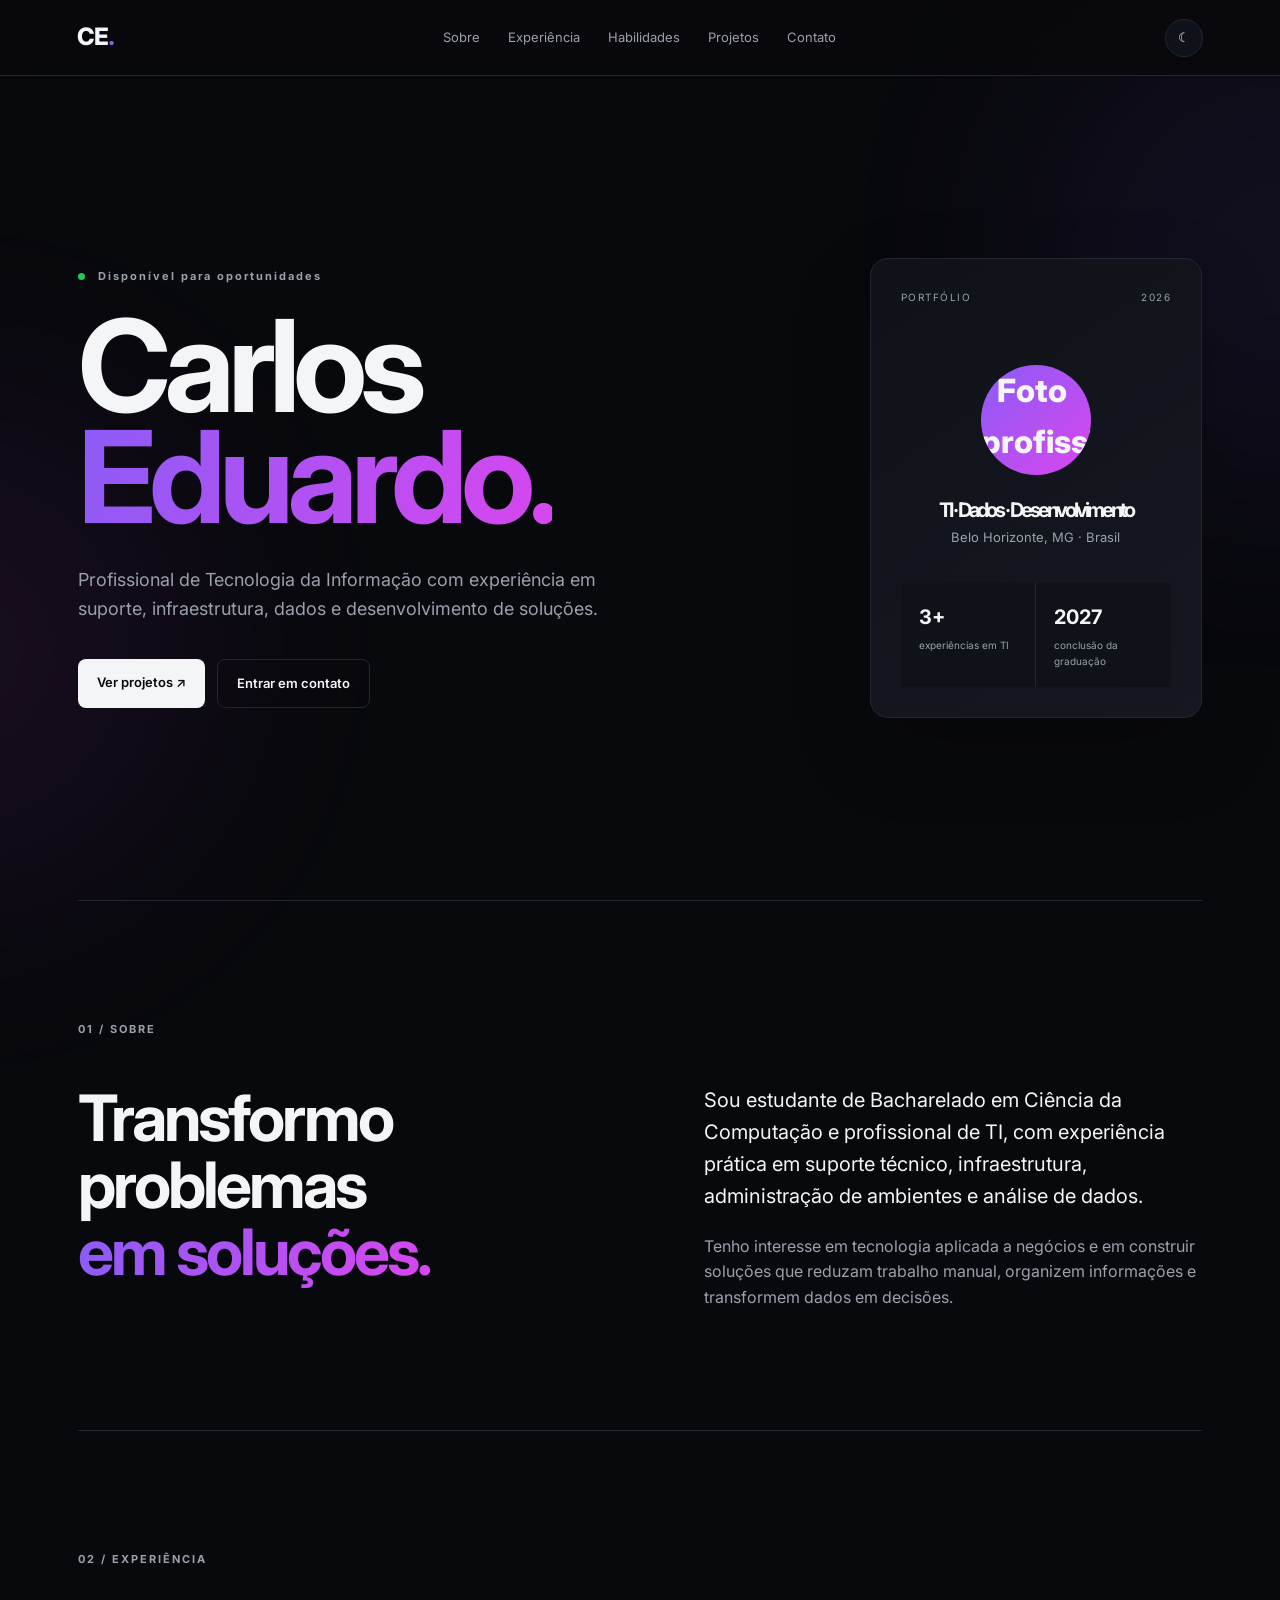
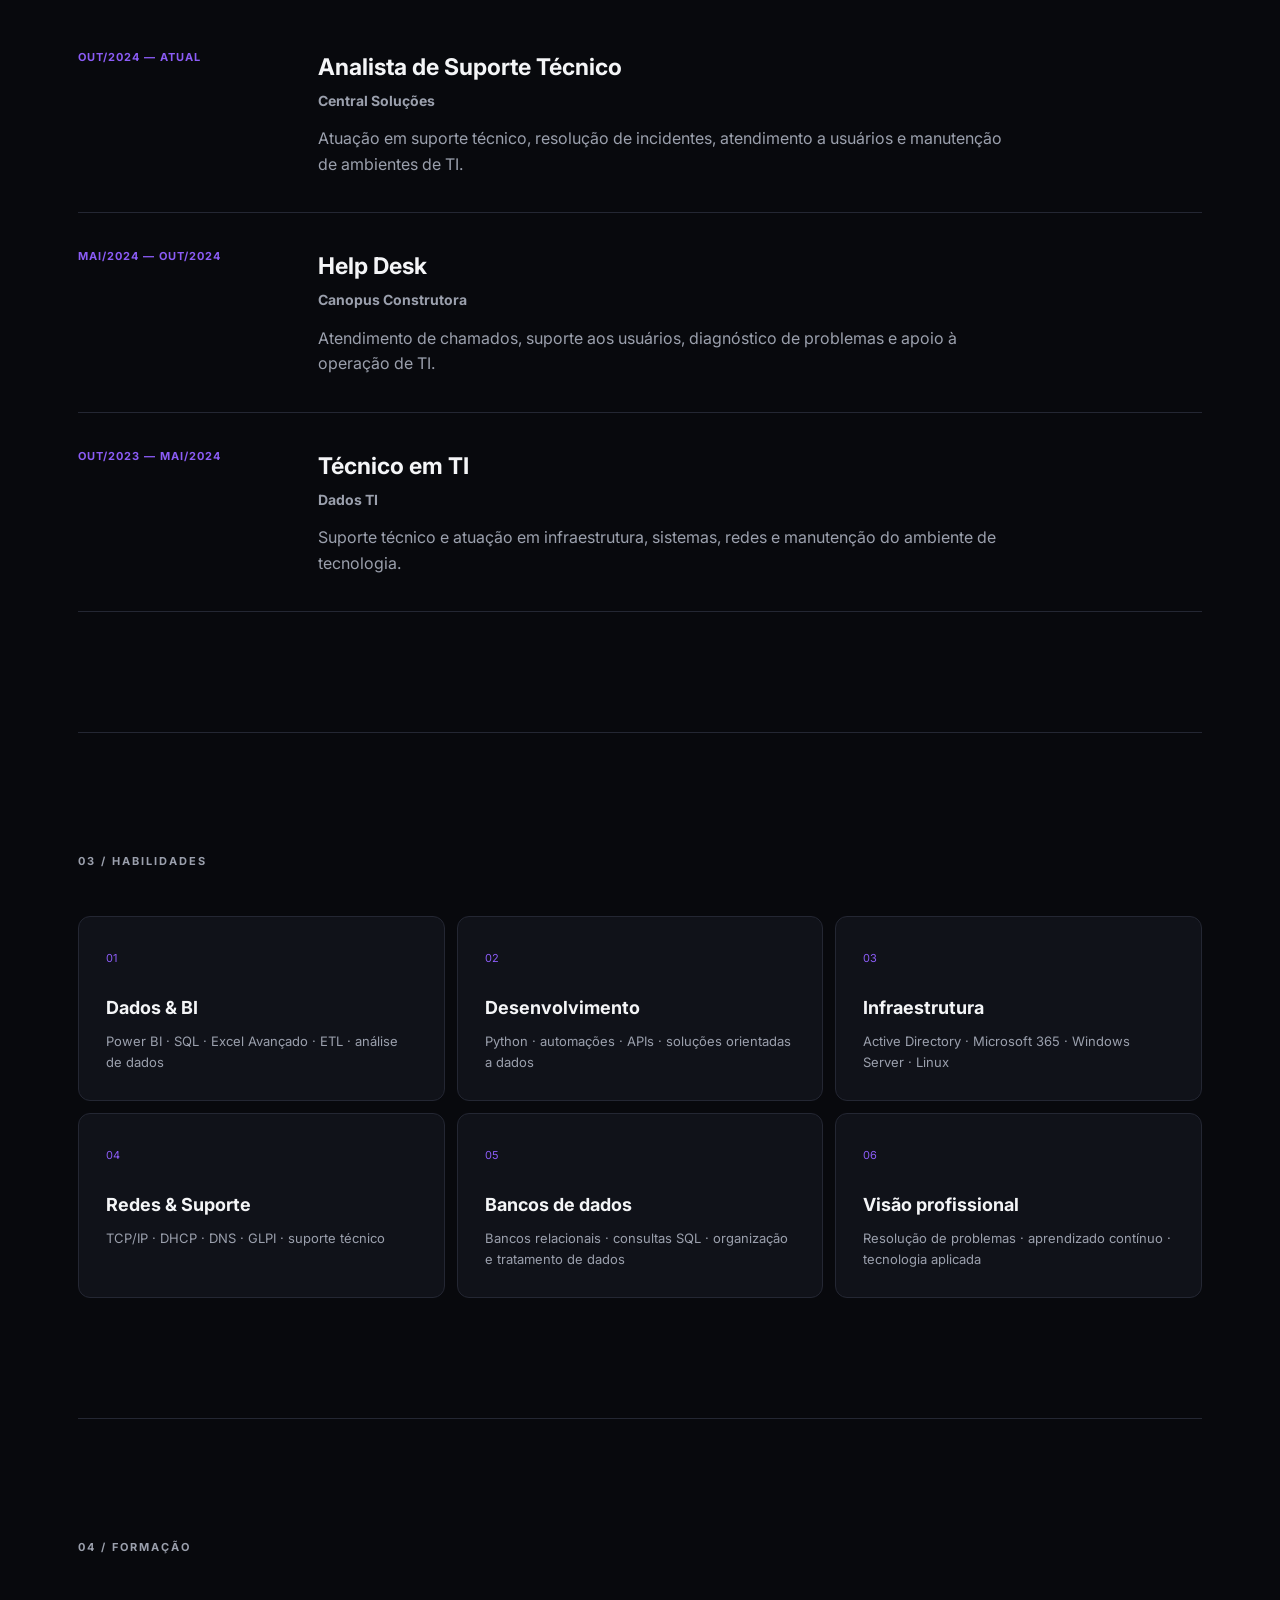
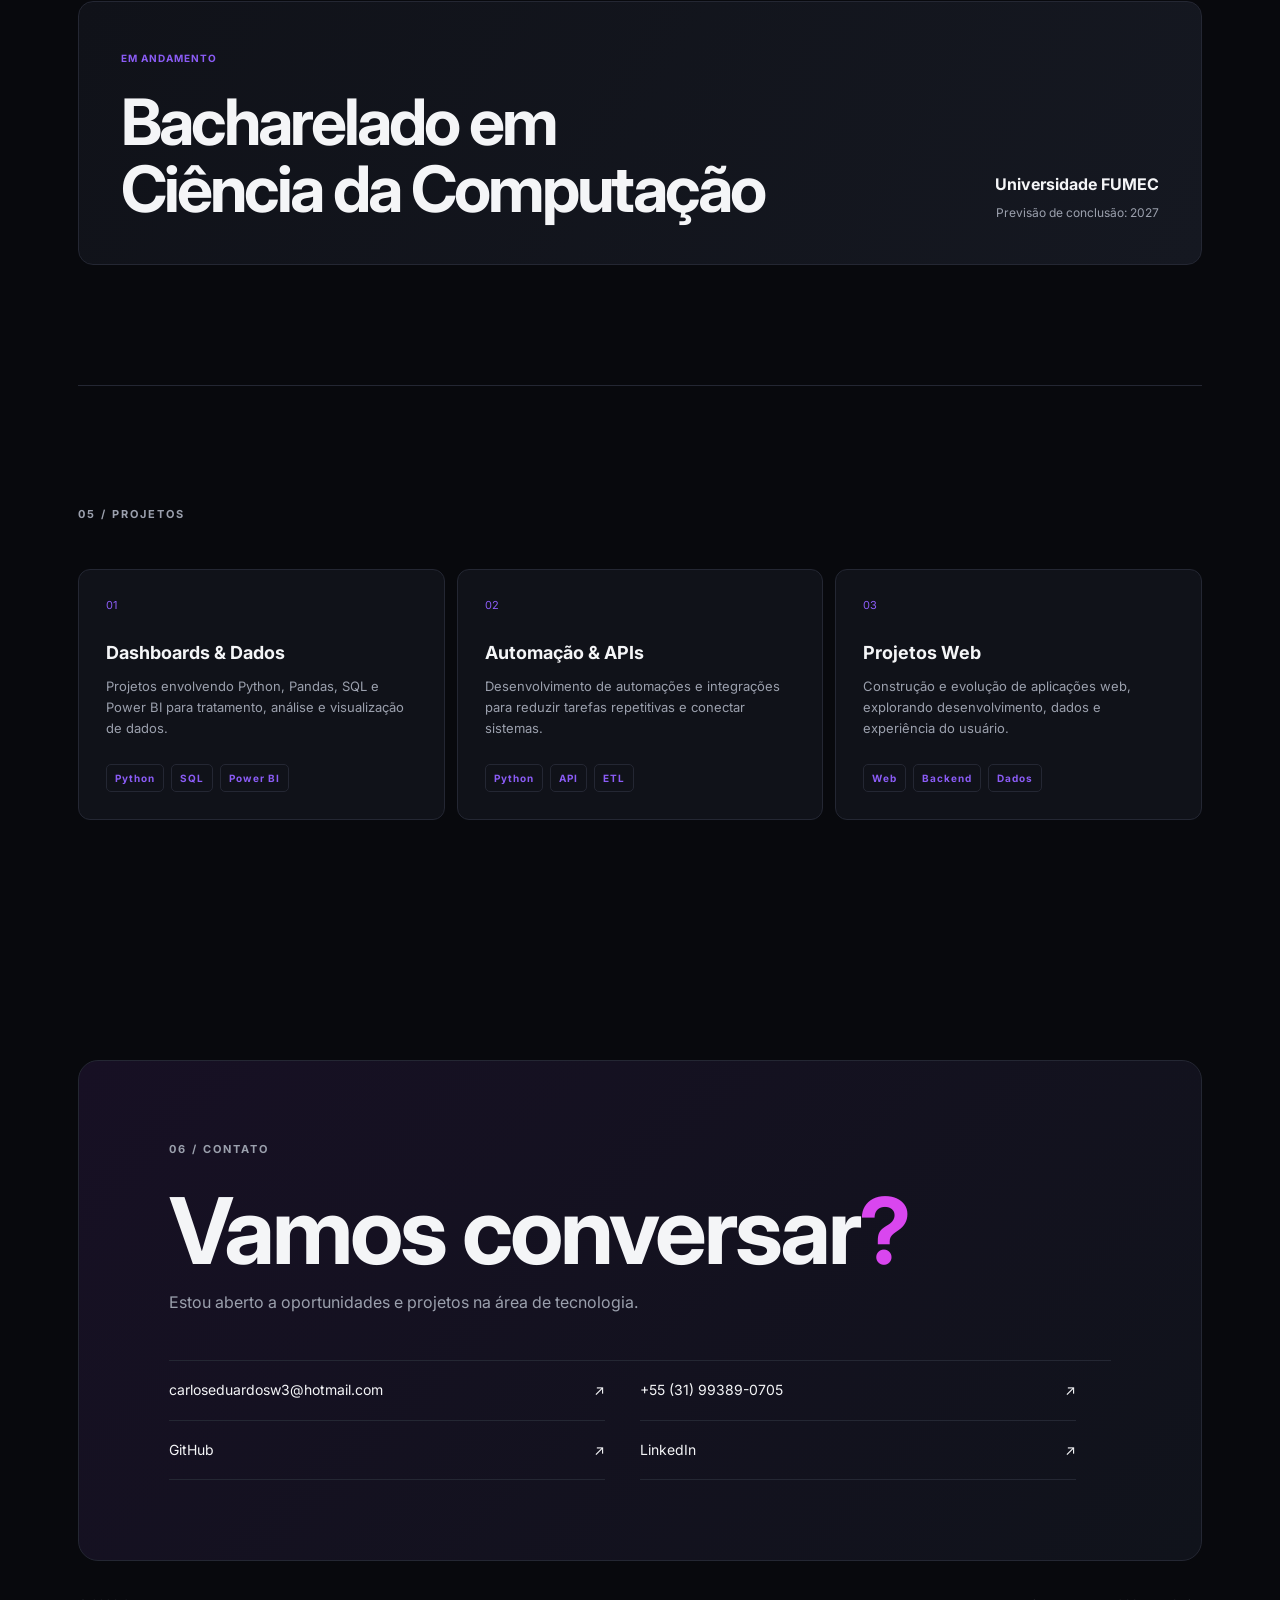
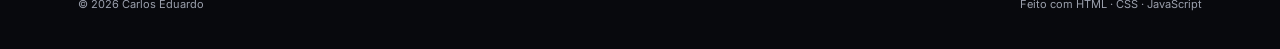
==== index.html @ 55f9198b "Add files via upload" ====
<!DOCTYPE html>
<html lang="pt-BR">
<head>
  <meta charset="UTF-8">
  <meta name="viewport" content="width=device-width, initial-scale=1.0">
  <meta name="description" content="Portfólio profissional de Carlos Eduardo — Tecnologia da Informação, suporte, dados e desenvolvimento.">
  <title>Carlos Eduardo | Portfólio</title>
  <link rel="preconnect" href="https://fonts.googleapis.com">
  <link rel="preconnect" href="https://fonts.gstatic.com" crossorigin>
  <link href="https://fonts.googleapis.com/css2?family=Inter:wght@400;500;600;700;800&display=swap" rel="stylesheet">
  <link rel="stylesheet" href="style.css">
</head>
<body>
  <div class="bg-glow glow-1"></div>
  <div class="bg-glow glow-2"></div>

  <header class="topbar">
    <a class="brand" href="#inicio">CE<span>.</span></a>
    <nav>
      <a href="#sobre">Sobre</a>
      <a href="#experiencia">Experiência</a>
      <a href="#habilidades">Habilidades</a>
      <a href="#projetos">Projetos</a>
      <a href="#contato">Contato</a>
    </nav>
    <button class="theme-btn" id="themeToggle" aria-label="Alternar tema">☾</button>
  </header>

  <main>
    <section class="hero" id="inicio">
      <div class="hero-copy reveal">
        <div class="eyebrow"><span></span> Disponível para oportunidades</div>
        <h1>Carlos<br><em>Eduardo.</em></h1>
        <p class="hero-text">
          Profissional de Tecnologia da Informação com experiência em suporte,
          infraestrutura, dados e desenvolvimento de soluções.
        </p>
        <div class="hero-actions">
          <a class="btn primary" href="#projetos">Ver projetos <span>↗</span></a>
          <a class="btn secondary" href="#contato">Entrar em contato</a>
        </div>
      </div>

      <div class="hero-card reveal">
        <div class="card-top">
          <span>PORTFÓLIO</span>
          <span>2026</span>
        </div>
        <div class="avatar">
          <img src="assets/perfil.png" alt="Foto profissional de Carlos Eduardo">
        </div>
        <h2>TI · Dados · Desenvolvimento</h2>
        <p>Belo Horizonte, MG · Brasil</p>
        <div class="mini-stats">
          <div><strong>3+</strong><small>experiências em TI</small></div>
          <div><strong>2027</strong><small>conclusão da graduação</small></div>
        </div>
      </div>
    </section>

    <section class="section" id="sobre">
      <div class="section-label">01 / SOBRE</div>
      <div class="section-content two-col">
        <div>
          <h2>Transformo problemas<br><em>em soluções.</em></h2>
        </div>
        <div>
          <p class="lead">
            Sou estudante de Bacharelado em Ciência da Computação e profissional
            de TI, com experiência prática em suporte técnico, infraestrutura,
            administração de ambientes e análise de dados.
          </p>
          <p>
            Tenho interesse em tecnologia aplicada a negócios e em construir
            soluções que reduzam trabalho manual, organizem informações e
            transformem dados em decisões.
          </p>
        </div>
      </div>
    </section>

    <section class="section" id="experiencia">
      <div class="section-label">02 / EXPERIÊNCIA</div>
      <div class="timeline">
        <article class="timeline-item reveal">
          <div class="date">OUT/2024 — ATUAL</div>
          <div>
            <h3>Analista de Suporte Técnico</h3>
            <h4>Central Soluções</h4>
            <p>Atuação em suporte técnico, resolução de incidentes, atendimento a usuários e manutenção de ambientes de TI.</p>
          </div>
        </article>

        <article class="timeline-item reveal">
          <div class="date">MAI/2024 — OUT/2024</div>
          <div>
            <h3>Help Desk</h3>
            <h4>Canopus Construtora</h4>
            <p>Atendimento de chamados, suporte aos usuários, diagnóstico de problemas e apoio à operação de TI.</p>
          </div>
        </article>

        <article class="timeline-item reveal">
          <div class="date">OUT/2023 — MAI/2024</div>
          <div>
            <h3>Técnico em TI</h3>
            <h4>Dados TI</h4>
            <p>Suporte técnico e atuação em infraestrutura, sistemas, redes e manutenção do ambiente de tecnologia.</p>
          </div>
        </article>
      </div>
    </section>

    <section class="section" id="habilidades">
      <div class="section-label">03 / HABILIDADES</div>
      <div class="skills-grid">
        <div class="skill-card reveal"><span>01</span><h3>Dados & BI</h3><p>Power BI · SQL · Excel Avançado · ETL · análise de dados</p></div>
        <div class="skill-card reveal"><span>02</span><h3>Desenvolvimento</h3><p>Python · automações · APIs · soluções orientadas a dados</p></div>
        <div class="skill-card reveal"><span>03</span><h3>Infraestrutura</h3><p>Active Directory · Microsoft 365 · Windows Server · Linux</p></div>
        <div class="skill-card reveal"><span>04</span><h3>Redes & Suporte</h3><p>TCP/IP · DHCP · DNS · GLPI · suporte técnico</p></div>
        <div class="skill-card reveal"><span>05</span><h3>Bancos de dados</h3><p>Bancos relacionais · consultas SQL · organização e tratamento de dados</p></div>
        <div class="skill-card reveal"><span>06</span><h3>Visão profissional</h3><p>Resolução de problemas · aprendizado contínuo · tecnologia aplicada</p></div>
      </div>
    </section>

    <section class="section" id="formacao">
      <div class="section-label">04 / FORMAÇÃO</div>
      <div class="education-card reveal">
        <div>
          <span class="tag">EM ANDAMENTO</span>
          <h2>Bacharelado em<br>Ciência da Computação</h2>
        </div>
        <div class="education-meta">
          <strong>Universidade FUMEC</strong>
          <span>Previsão de conclusão: 2027</span>
        </div>
      </div>
    </section>

    <section class="section" id="projetos">
      <div class="section-label">05 / PROJETOS</div>
      <div class="projects-grid">
        <article class="project reveal">
          <div class="project-number">01</div>
          <h3>Dashboards & Dados</h3>
          <p>Projetos envolvendo Python, Pandas, SQL e Power BI para tratamento, análise e visualização de dados.</p>
          <div class="tags"><span>Python</span><span>SQL</span><span>Power BI</span></div>
        </article>
        <article class="project reveal">
          <div class="project-number">02</div>
          <h3>Automação & APIs</h3>
          <p>Desenvolvimento de automações e integrações para reduzir tarefas repetitivas e conectar sistemas.</p>
          <div class="tags"><span>Python</span><span>API</span><span>ETL</span></div>
        </article>
        <article class="project reveal">
          <div class="project-number">03</div>
          <h3>Projetos Web</h3>
          <p>Construção e evolução de aplicações web, explorando desenvolvimento, dados e experiência do usuário.</p>
          <div class="tags"><span>Web</span><span>Backend</span><span>Dados</span></div>
        </article>
      </div>
    </section>

    <section class="contact" id="contato">
      <div class="contact-inner reveal">
        <div class="section-label">06 / CONTATO</div>
        <h2>Vamos conversar<span>?</span></h2>
        <p>Estou aberto a oportunidades e projetos na área de tecnologia.</p>
        <div class="contact-links">
          <a href="mailto:carloseduardosw3@hotmail.com">carloseduardosw3@hotmail.com <span>↗</span></a>
          <a href="tel:+5531993890705">+55 (31) 99389-0705 <span>↗</span></a>
          <a href="https://github.com/BoltCadeirante" target="_blank" rel="noopener">GitHub <span>↗</span></a>
          <a href="https://www.linkedin.com/in/carloseduardobotto" target="_blank" rel="noopener">LinkedIn <span>↗</span></a>
        </div>
      </div>
    </section>
  </main>

  <footer>
    <span>© 2026 Carlos Eduardo</span>
    <span>Feito com HTML · CSS · JavaScript</span>
  </footer>

  <script src="script.js"></script>
</body>
</html>
---- style.css ----
*{box-sizing:border-box;margin:0;padding:0}
:root{--bg:#08090d;--surface:#101219;--surface2:#151821;--text:#f4f5f7;--muted:#9ba0ad;--line:#242733;--accent:#8b5cf6;--accent2:#d946ef}
body.light{--bg:#f5f6f8;--surface:#fff;--surface2:#eef0f4;--text:#111318;--muted:#5d6470;--line:#dfe2e8}
html{scroll-behavior:smooth}
body{font-family:Inter,system-ui,sans-serif;background:var(--bg);color:var(--text);line-height:1.6;overflow-x:hidden;transition:.3s}
a{color:inherit;text-decoration:none}
.topbar{height:76px;display:flex;align-items:center;justify-content:space-between;padding:0 6vw;border-bottom:1px solid var(--line);position:sticky;top:0;z-index:20;background:color-mix(in srgb,var(--bg) 88%,transparent);backdrop-filter:blur(14px)}
.brand{font-size:24px;font-weight:800;letter-spacing:-1px}.brand span{color:var(--accent)}
nav{display:flex;gap:28px}nav a{font-size:13px;color:var(--muted);transition:.2s}nav a:hover{color:var(--text)}
.theme-btn{border:1px solid var(--line);background:var(--surface);color:var(--text);border-radius:50%;width:38px;height:38px;cursor:pointer}
main{max-width:1180px;margin:auto;padding:0 28px}
.hero{min-height:calc(100vh - 76px);display:grid;grid-template-columns:1.35fr .65fr;align-items:center;gap:8vw;padding:80px 0}
.eyebrow,.section-label{font-size:11px;font-weight:700;letter-spacing:2px;color:var(--muted)}.eyebrow span{display:inline-block;width:7px;height:7px;background:#22c55e;border-radius:50%;margin-right:8px}
h1{font-size:clamp(64px,10vw,132px);line-height:.87;letter-spacing:-7px;margin:24px 0 34px}h1 em,h2 em{font-style:normal;background:linear-gradient(110deg,var(--accent),var(--accent2));-webkit-background-clip:text;color:transparent}
.hero-text{max-width:580px;font-size:18px;color:var(--muted)}
.hero-actions{display:flex;gap:12px;margin-top:35px}.btn{padding:13px 19px;border-radius:8px;font-size:13px;font-weight:600}.primary{background:var(--text);color:var(--bg)}.secondary{border:1px solid var(--line)}
.hero-card{background:linear-gradient(145deg,var(--surface),var(--surface2));border:1px solid var(--line);padding:30px;border-radius:18px;box-shadow:0 30px 80px #0003}
.card-top{display:flex;justify-content:space-between;font-size:10px;color:var(--muted);letter-spacing:1.5px}.avatar{width:110px;height:110px;border-radius:50%;display:grid;place-items:center;margin:60px auto 25px;background:linear-gradient(135deg,var(--accent),var(--accent2));font-size:32px;font-weight:800}.hero-card h2{font-size:20px;text-align:center}.hero-card>p{text-align:center;color:var(--muted);font-size:13px;margin-top:6px}.mini-stats{display:grid;grid-template-columns:1fr 1fr;gap:1px;background:var(--line);margin-top:35px}.mini-stats div{background:var(--surface);padding:18px}.mini-stats strong,.mini-stats small{display:block}.mini-stats strong{font-size:20px}.mini-stats small{color:var(--muted);font-size:10px;margin-top:4px}
.section{padding:120px 0;border-top:1px solid var(--line)}.section-content{margin-top:45px}.two-col{display:grid;grid-template-columns:1fr 1fr;gap:10vw}h2{font-size:clamp(36px,5vw,64px);line-height:1.05;letter-spacing:-3px}.lead{font-size:20px;color:var(--text);margin-bottom:22px}.two-col p:not(.lead){color:var(--muted);max-width:560px}
.timeline{margin-top:45px}.timeline-item{display:grid;grid-template-columns:190px 1fr;gap:50px;padding:35px 0;border-bottom:1px solid var(--line)}.date{font-size:11px;color:var(--accent);font-weight:700;letter-spacing:1px}.timeline-item h3{font-size:23px}.timeline-item h4{color:var(--muted);font-size:14px;margin:4px 0 14px}.timeline-item p{color:var(--muted);max-width:700px}
.skills-grid,.projects-grid{display:grid;grid-template-columns:repeat(3,1fr);gap:12px;margin-top:45px}.skill-card,.project{border:1px solid var(--line);background:var(--surface);padding:27px;border-radius:12px;min-height:180px;transition:.25s}.skill-card:hover,.project:hover{transform:translateY(-4px);border-color:var(--accent)}.skill-card span,.project-number{font-size:11px;color:var(--accent)}.skill-card h3,.project h3{margin:25px 0 8px;font-size:18px}.skill-card p,.project p{color:var(--muted);font-size:13px}
.education-card{margin-top:45px;padding:42px;display:flex;justify-content:space-between;gap:30px;background:linear-gradient(120deg,var(--surface),var(--surface2));border:1px solid var(--line);border-radius:15px}.education-card h2{margin-top:18px}.tag,.tags span{font-size:10px;letter-spacing:1px;color:var(--accent);font-weight:700}.education-meta{display:flex;flex-direction:column;justify-content:flex-end;text-align:right}.education-meta span{color:var(--muted);font-size:12px;margin-top:5px}
.tags{display:flex;gap:7px;margin-top:25px}.tags span{padding:5px 8px;border:1px solid var(--line);border-radius:5px}
.contact{margin:120px 0 0;background:linear-gradient(135deg,#171024,#10131b);border:1px solid var(--line);border-radius:20px;padding:80px 7vw}.contact h2{font-size:clamp(48px,8vw,92px);margin:25px 0 10px}.contact h2 span{color:var(--accent2)}.contact p{color:var(--muted)}.contact-links{display:grid;grid-template-columns:1fr 1fr;margin-top:45px;border-top:1px solid var(--line)}.contact-links a{padding:18px 0;border-bottom:1px solid var(--line);font-size:14px;display:flex;justify-content:space-between;margin-right:35px}.contact-links a:hover{color:var(--accent2)}
footer{max-width:1180px;margin:0 auto;padding:35px 28px;display:flex;justify-content:space-between;color:var(--muted);font-size:11px}
.bg-glow{position:fixed;width:500px;height:500px;border-radius:50%;filter:blur(120px);opacity:.08;pointer-events:none;z-index:-1}.glow-1{background:var(--accent);top:0;right:-250px}.glow-2{background:var(--accent2);bottom:0;left:-300px}
.reveal{opacity:0;transform:translateY(20px);transition:opacity .7s ease,transform .7s ease}.reveal.visible{opacity:1;transform:none}
@media(max-width:800px){nav{display:none}.topbar{padding:0 22px}main{padding:0 20px}.hero{grid-template-columns:1fr;padding:70px 0}.hero-card{max-width:500px}.two-col{grid-template-columns:1fr;gap:35px}.skills-grid,.projects-grid{grid-template-columns:1fr 1fr}.timeline-item{grid-template-columns:1fr;gap:8px}.education-card{flex-direction:column}.education-meta{text-align:left;margin-top:20px}.contact-links{grid-template-columns:1fr}.contact-links a{margin-right:0}footer{padding:30px 20px;gap:20px;flex-direction:column}}
@media(max-width:500px){h1{letter-spacing:-4px}.skills-grid,.projects-grid{grid-template-columns:1fr}.hero-card{padding:22px}.section{padding:85px 0}}


.avatar{overflow:hidden}
.avatar img{
  width:100%;
  height:100%;
  display:block;
  object-fit:cover;
  object-position:center top;
}
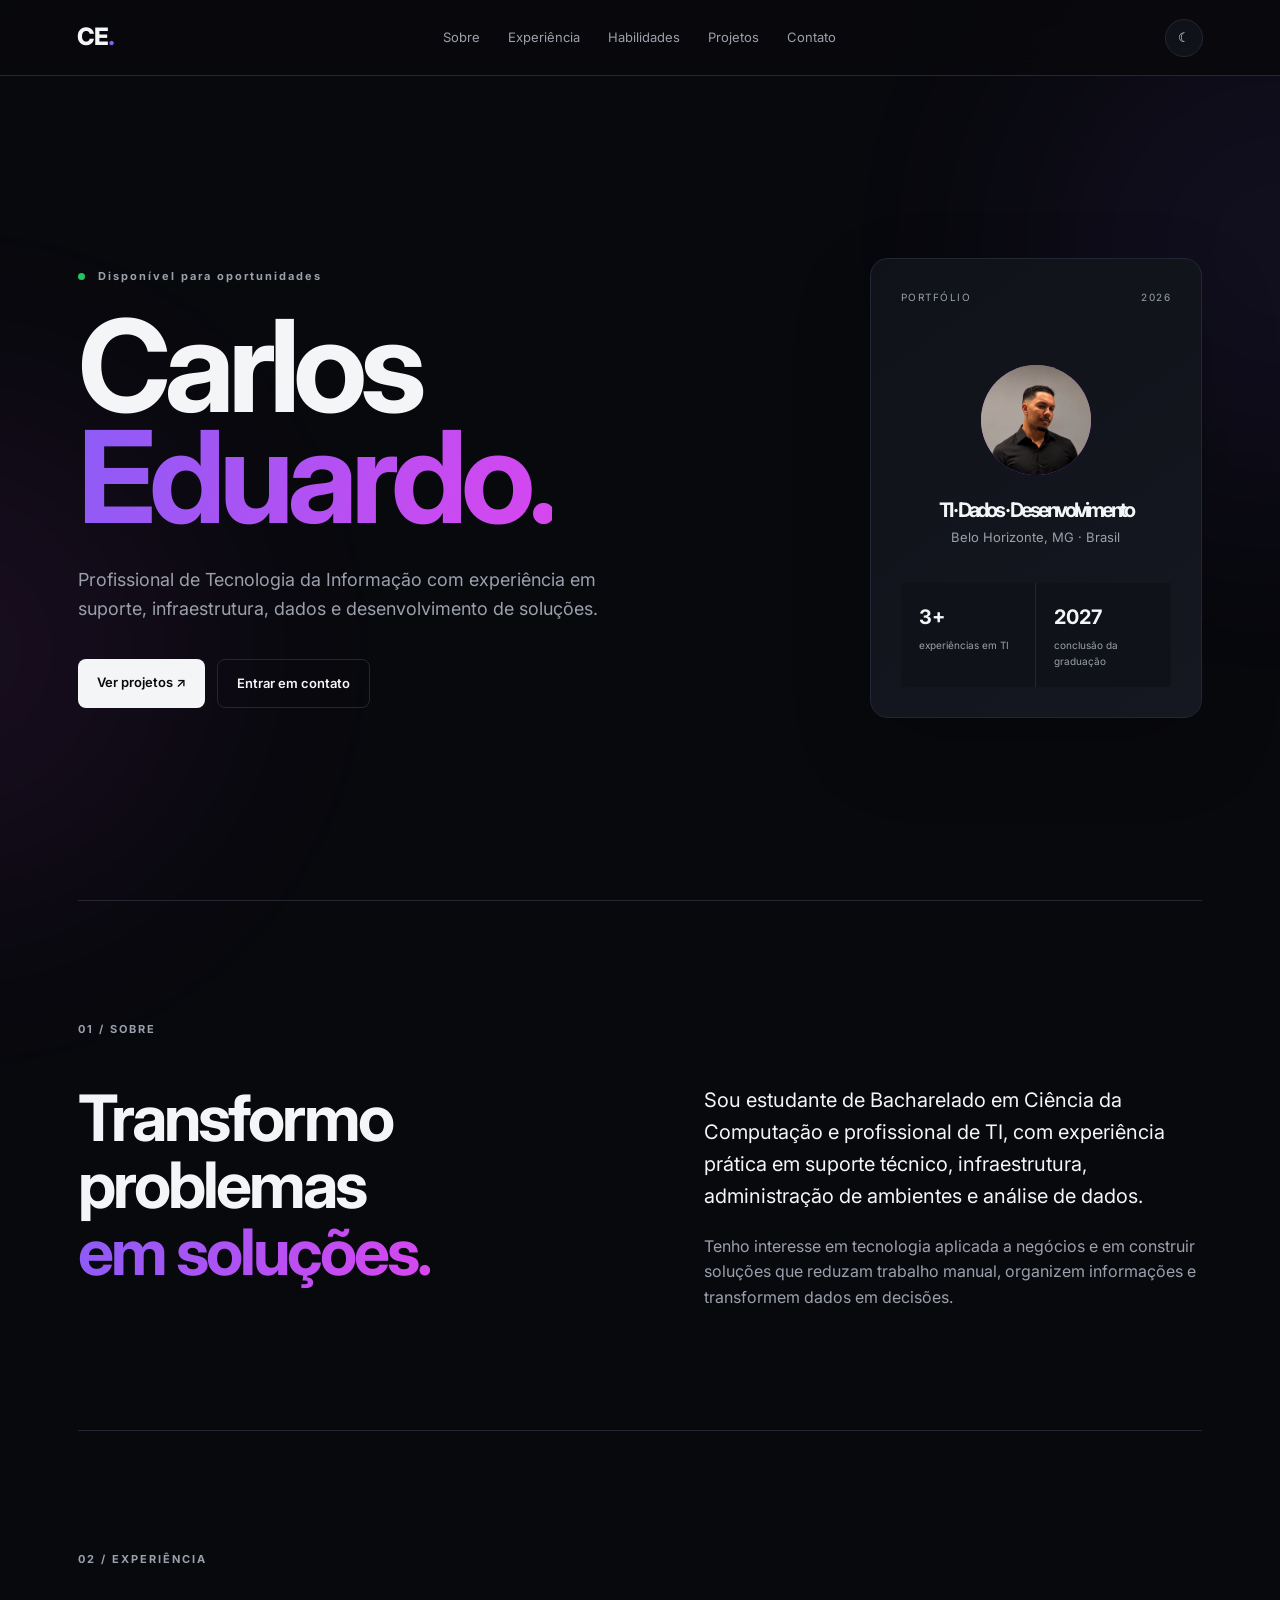
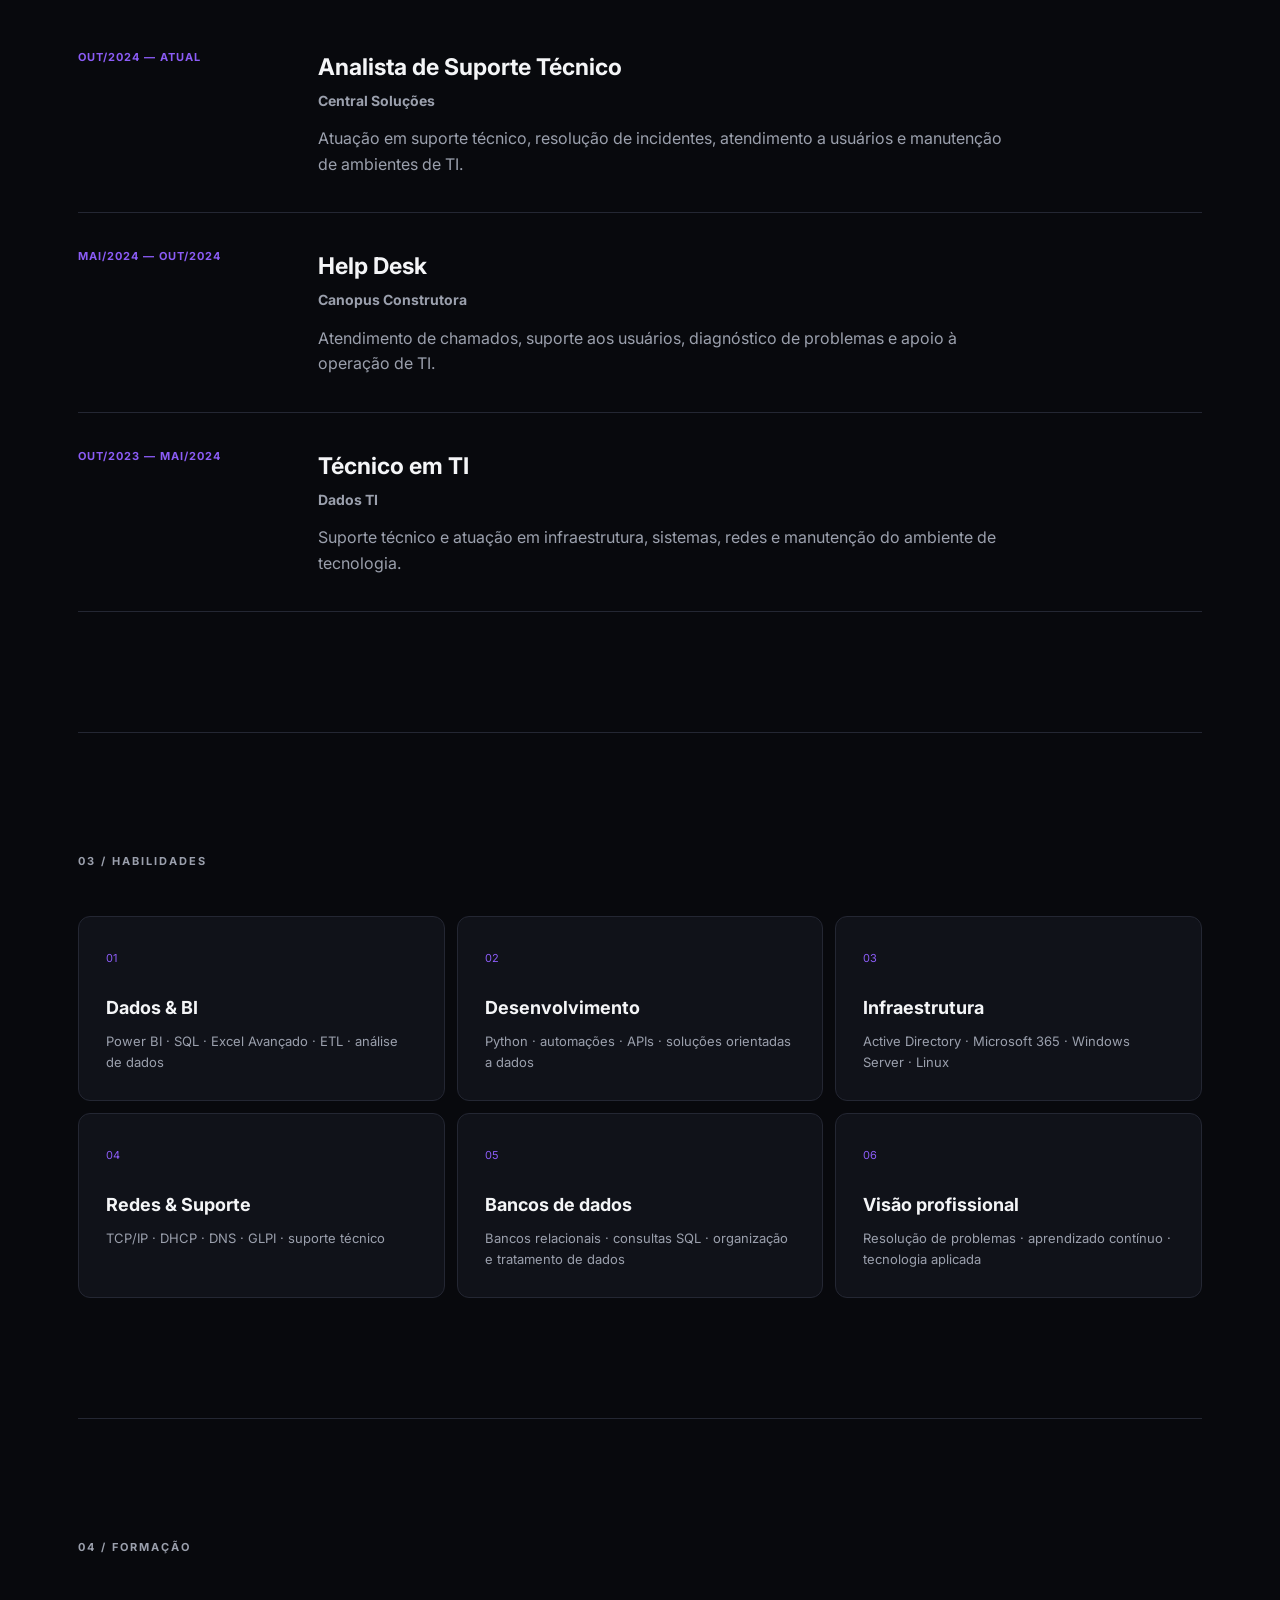
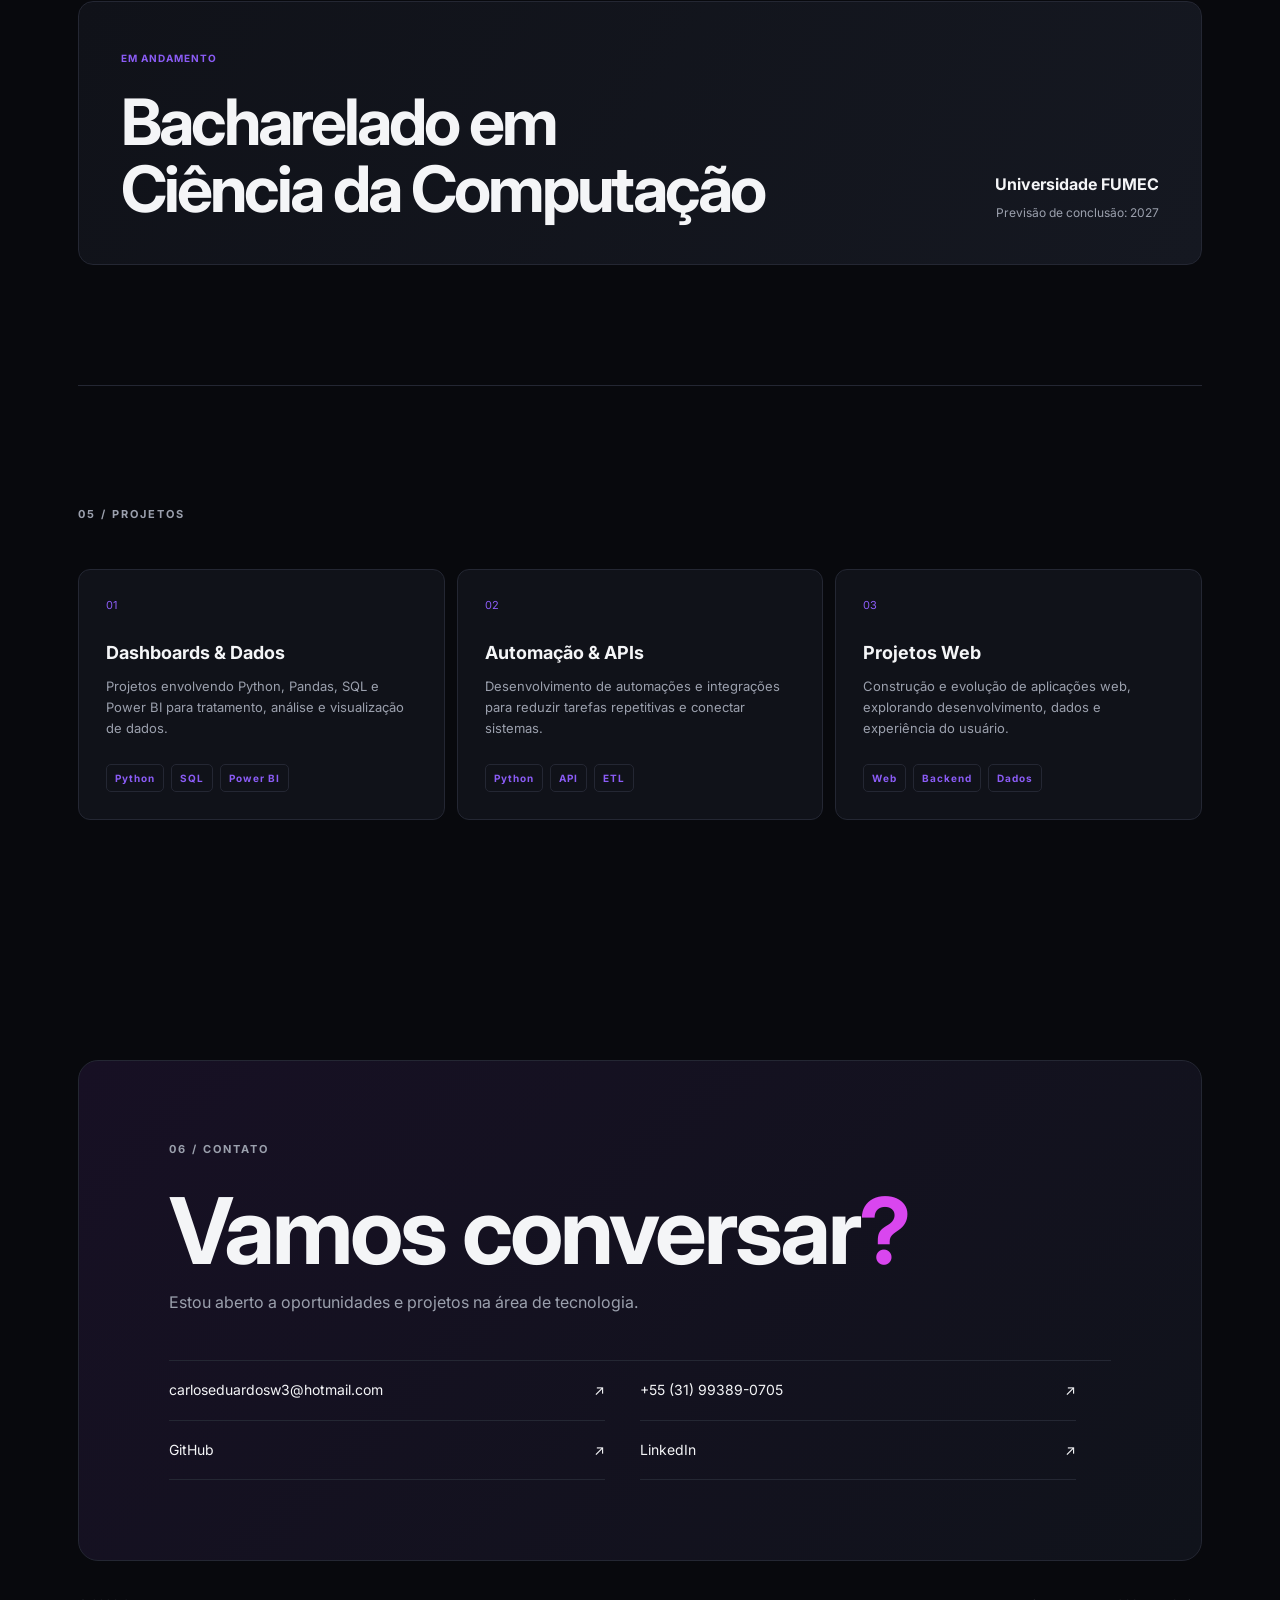
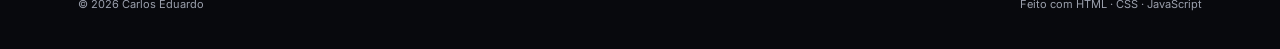
==== commit b6e83728: "Add files via upload" ====
--- a/index.html
+++ b/index.html
@@ -4,6 +4,7 @@
   <meta charset="UTF-8">
   <meta name="viewport" content="width=device-width, initial-scale=1.0">
   <meta name="description" content="Portfólio profissional de Carlos Eduardo — Tecnologia da Informação, suporte, dados e desenvolvimento.">
+  <link rel="icon" type="image/png" href="assets/favicon.png">
   <title>Carlos Eduardo | Portfólio</title>
   <link rel="preconnect" href="https://fonts.googleapis.com">
   <link rel="preconnect" href="https://fonts.gstatic.com" crossorigin>
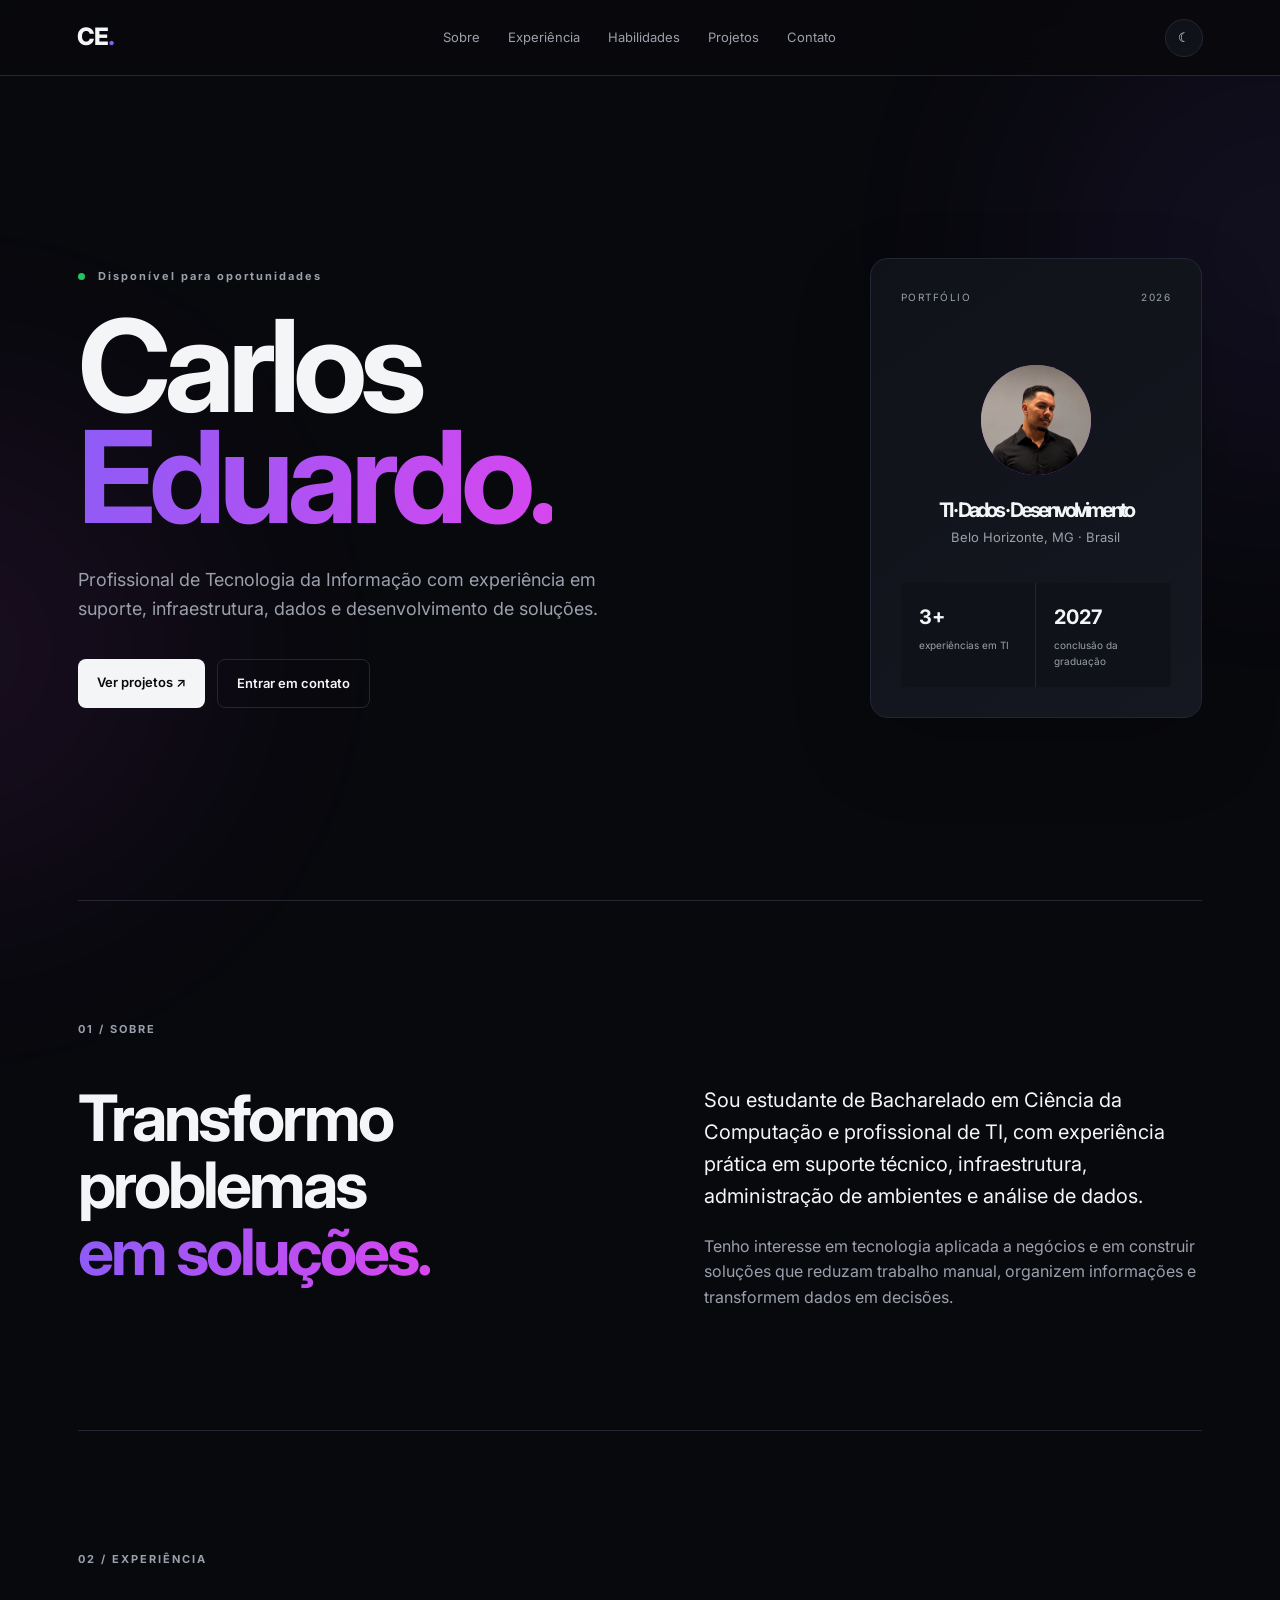
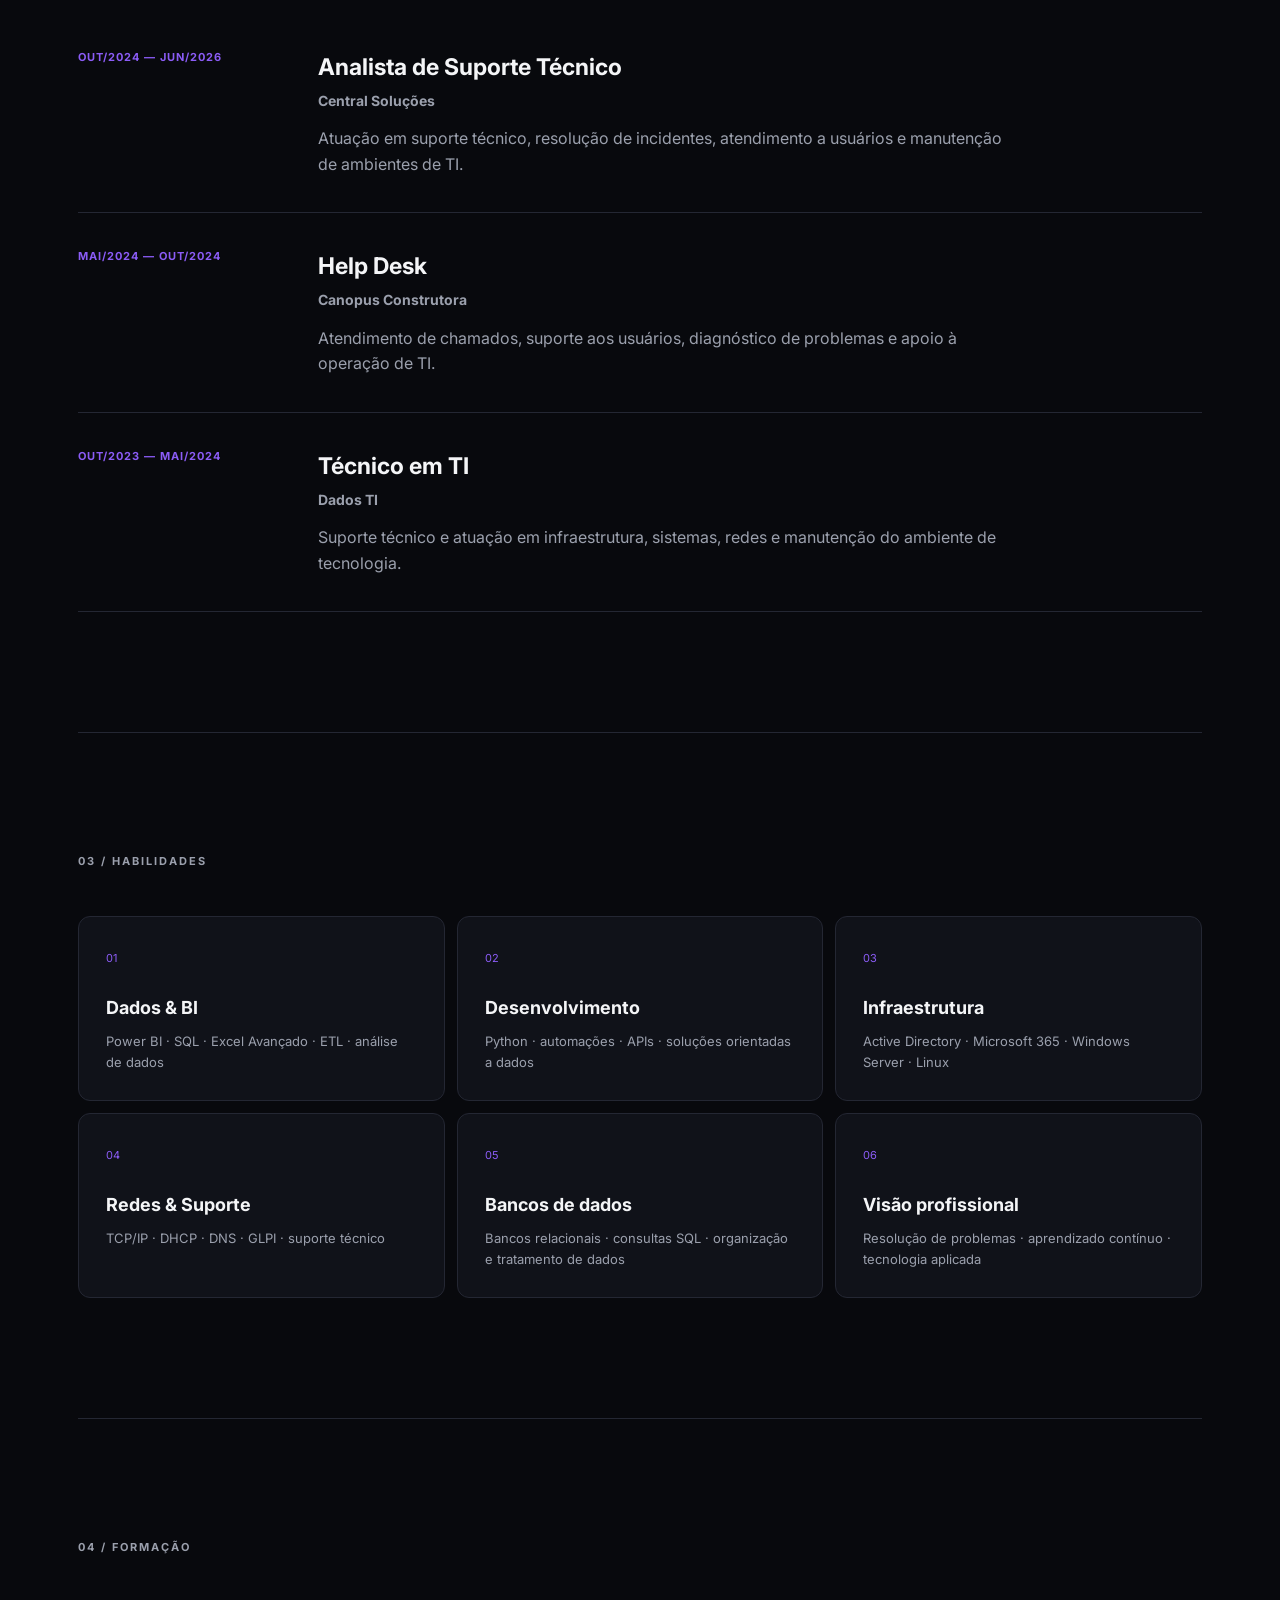
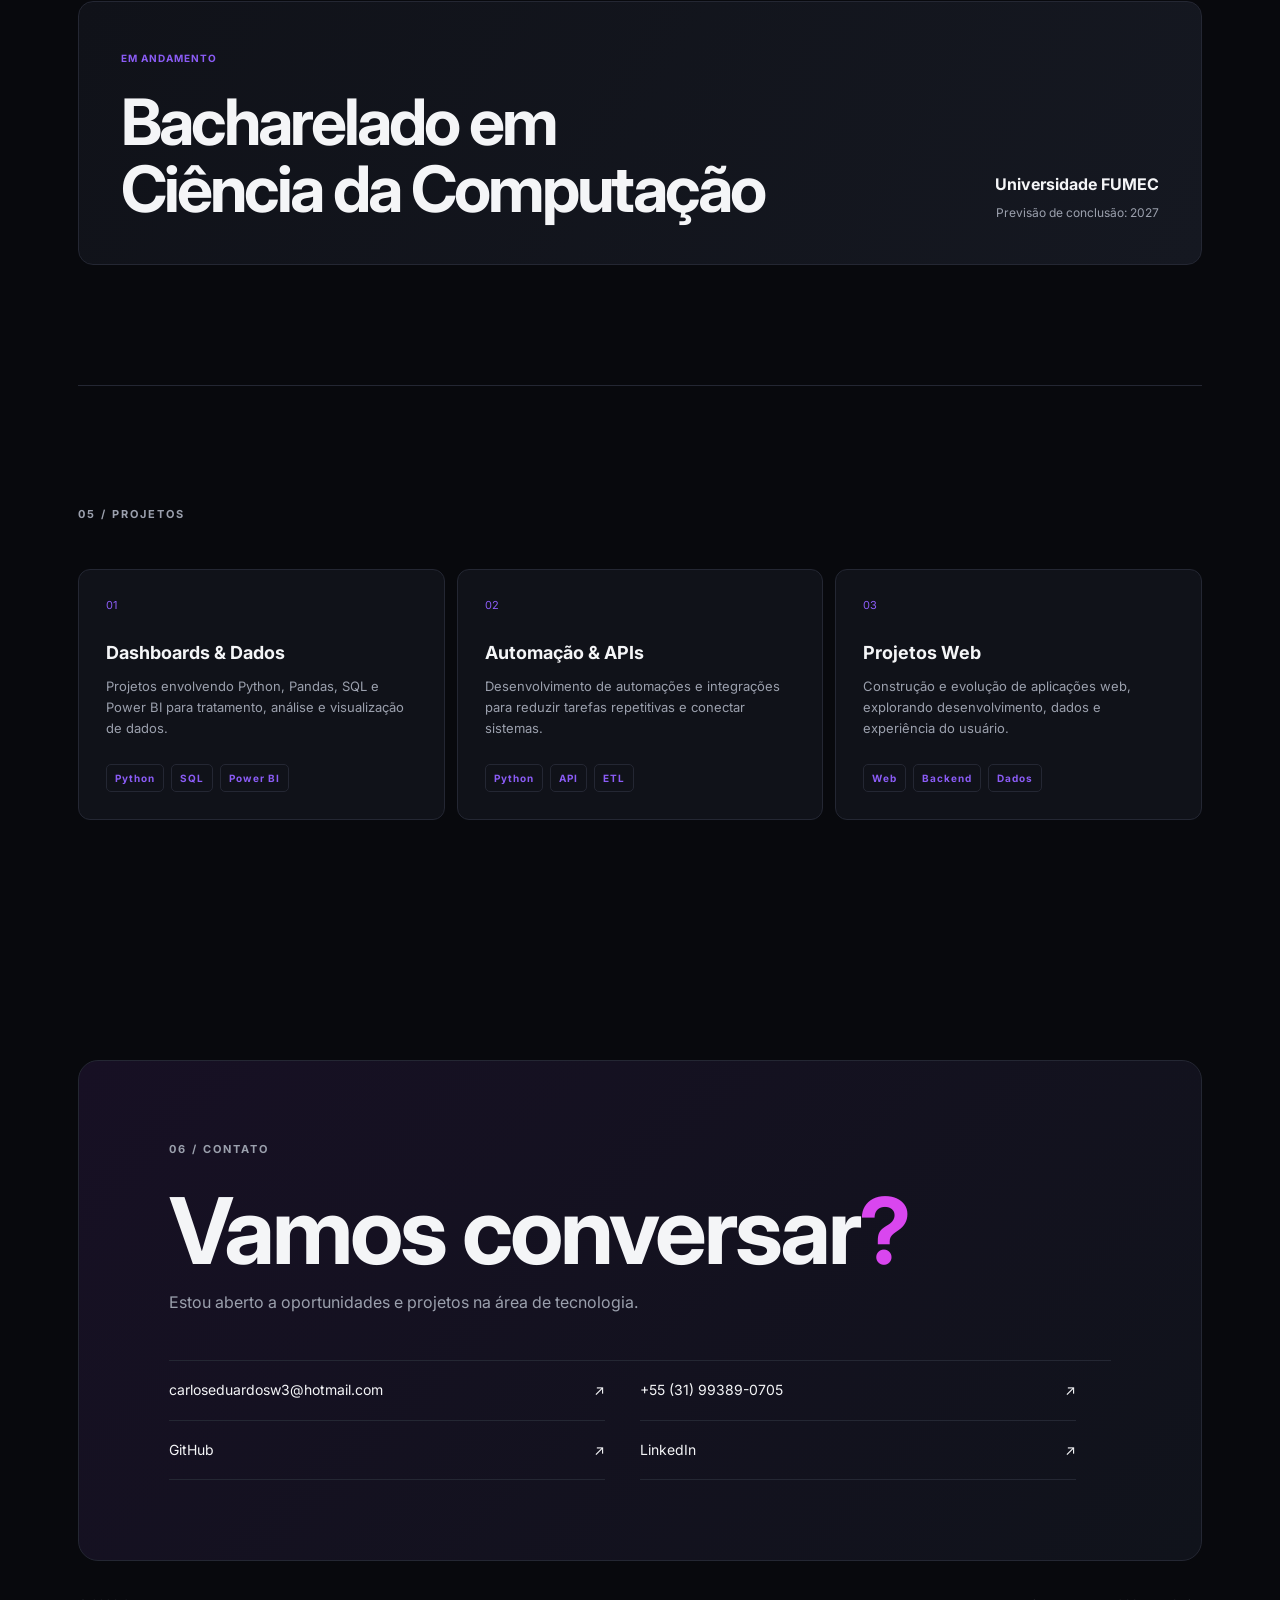
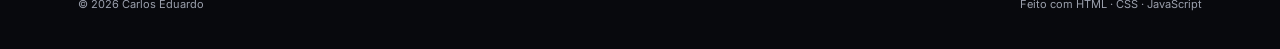
==== commit 87c8d5e7: "Update index.html" ====
--- a/index.html
+++ b/index.html
@@ -84,7 +84,7 @@
       <div class="section-label">02 / EXPERIÊNCIA</div>
       <div class="timeline">
         <article class="timeline-item reveal">
-          <div class="date">OUT/2024 — ATUAL</div>
+          <div class="date">OUT/2024 — JUN/2026</div>
           <div>
             <h3>Analista de Suporte Técnico</h3>
             <h4>Central Soluções</h4>
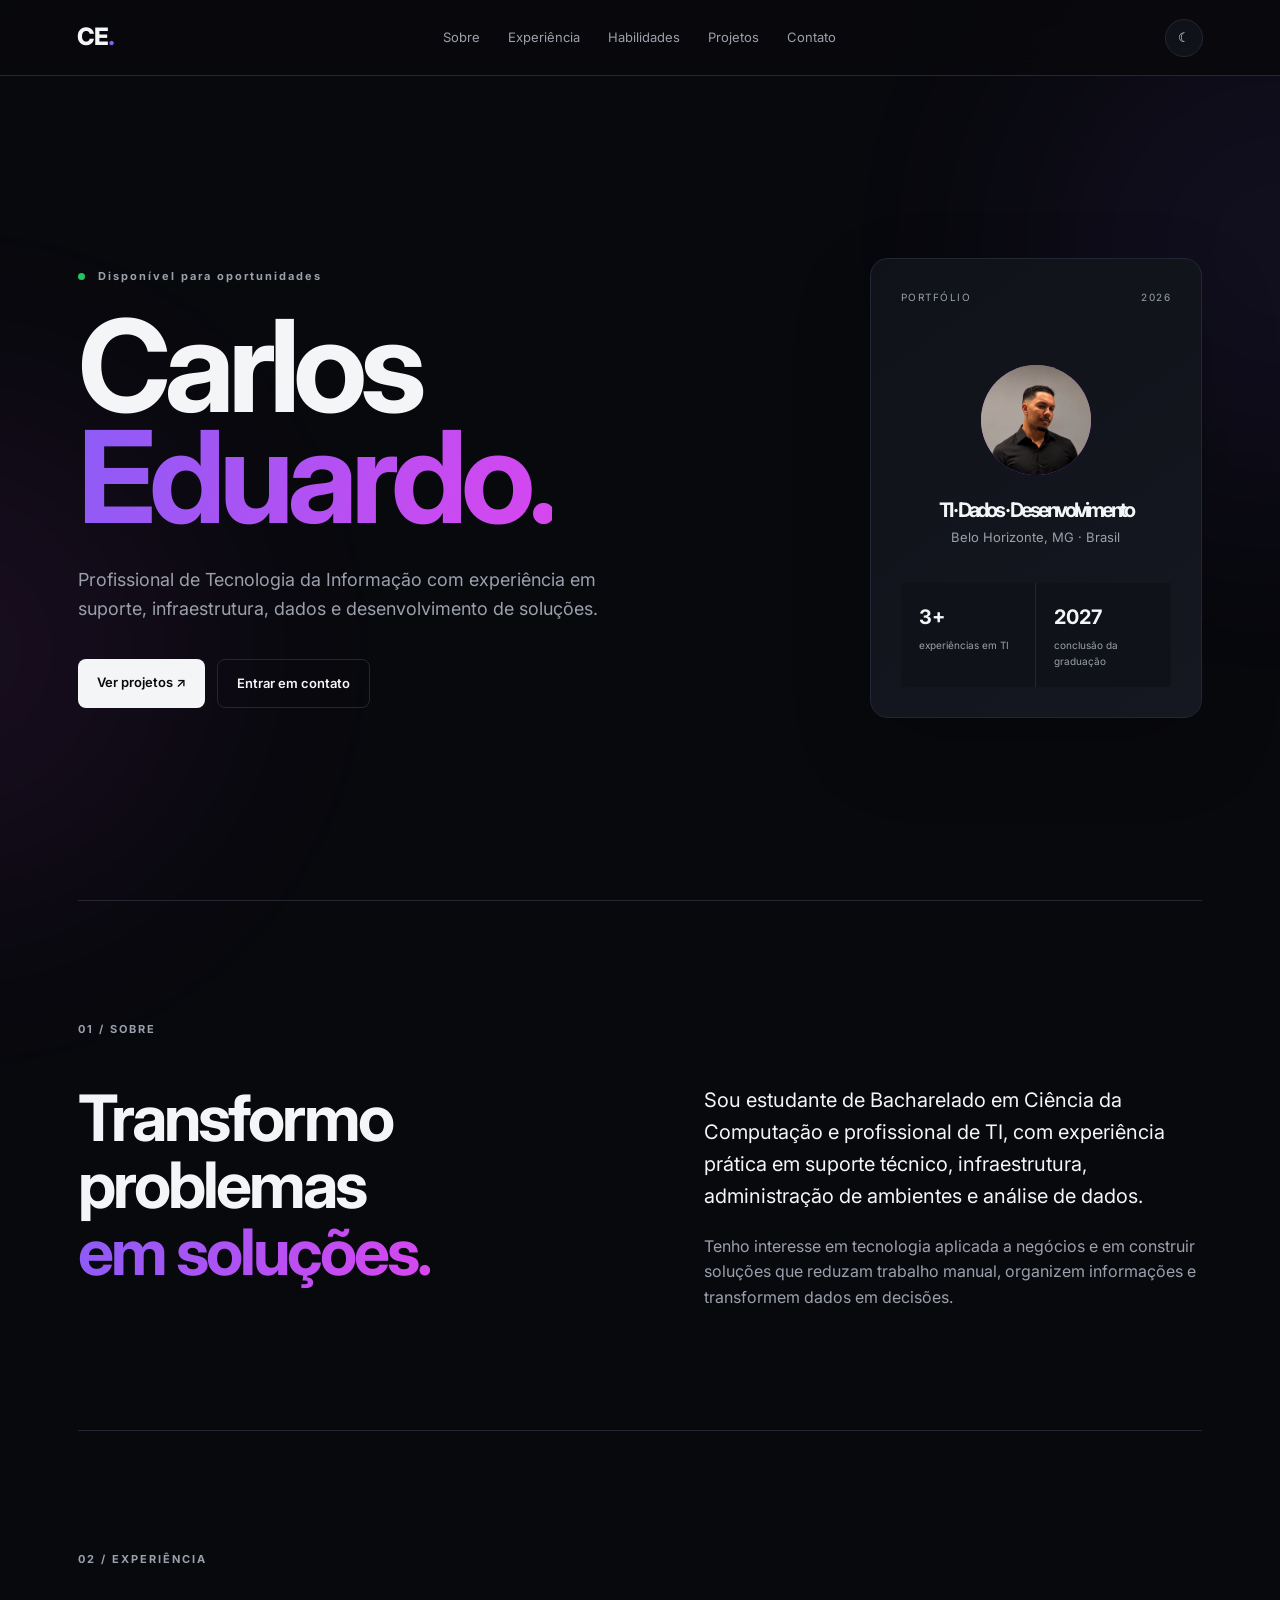
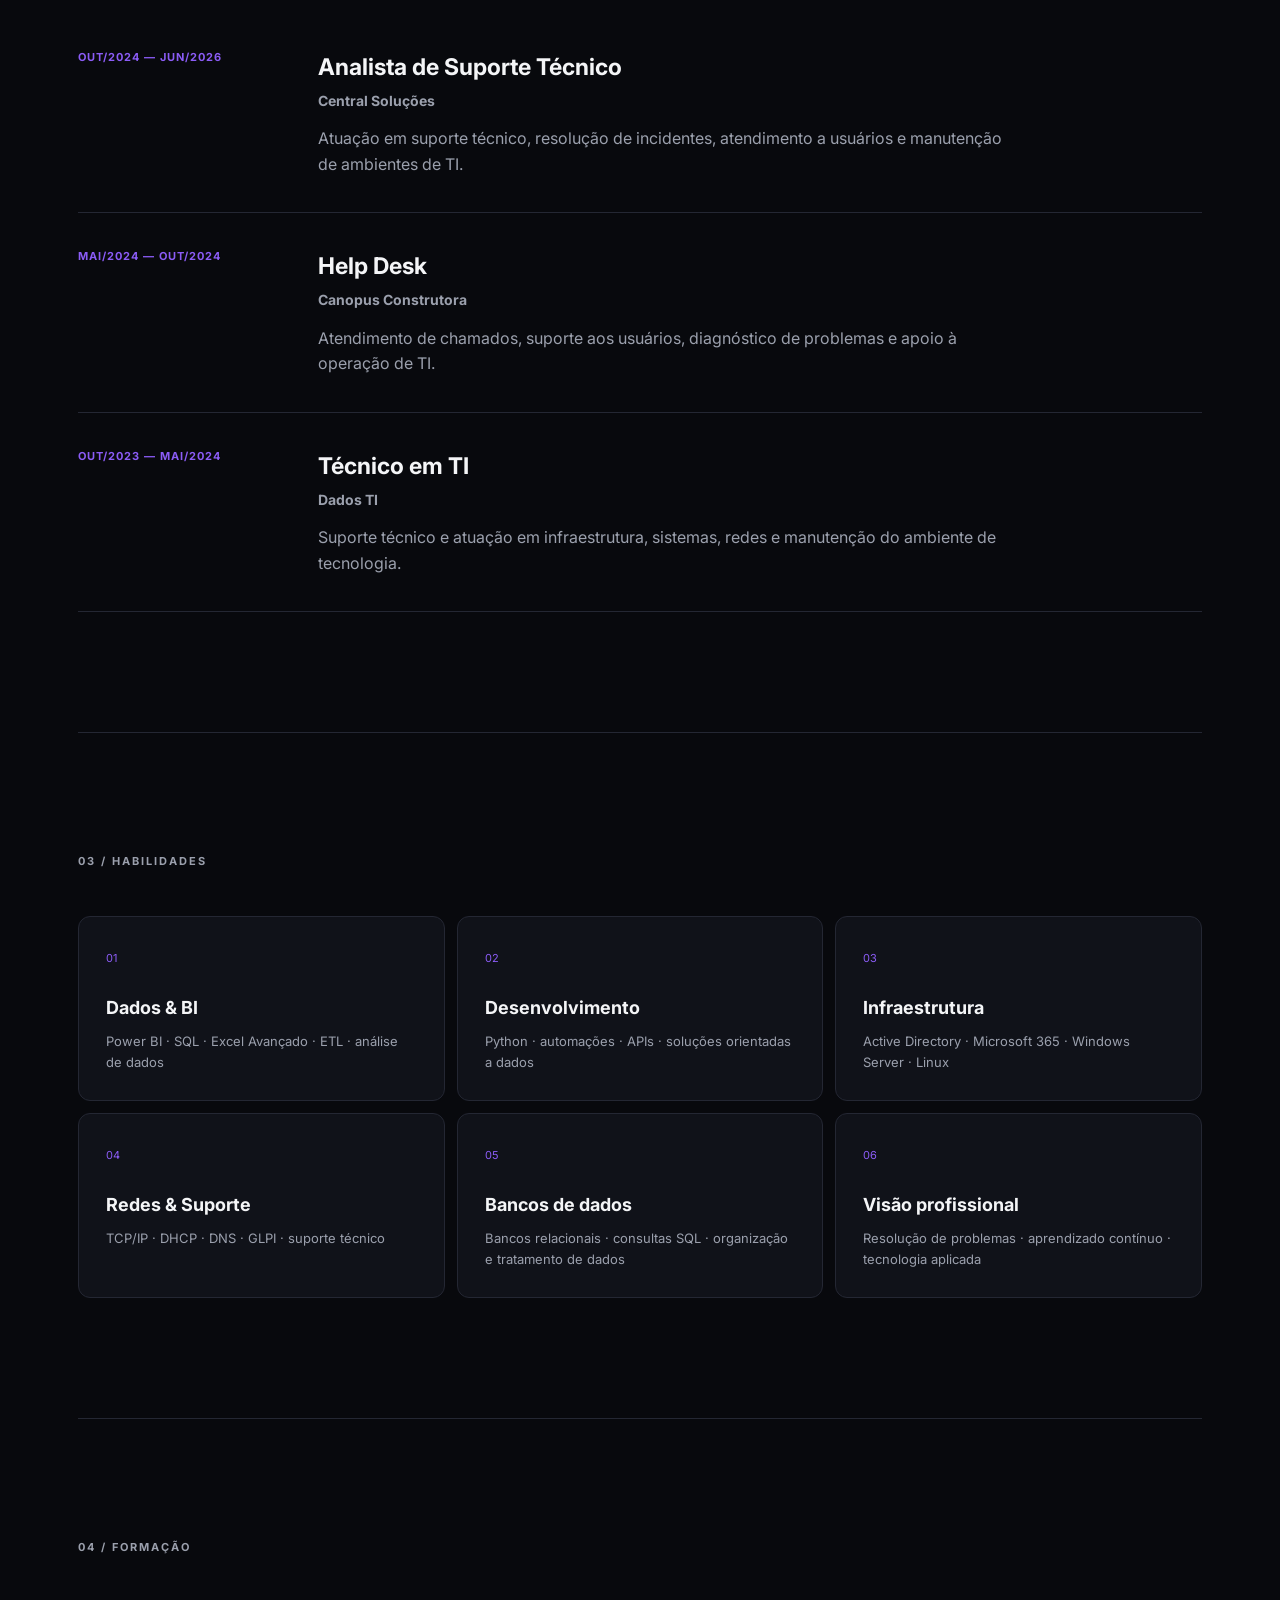
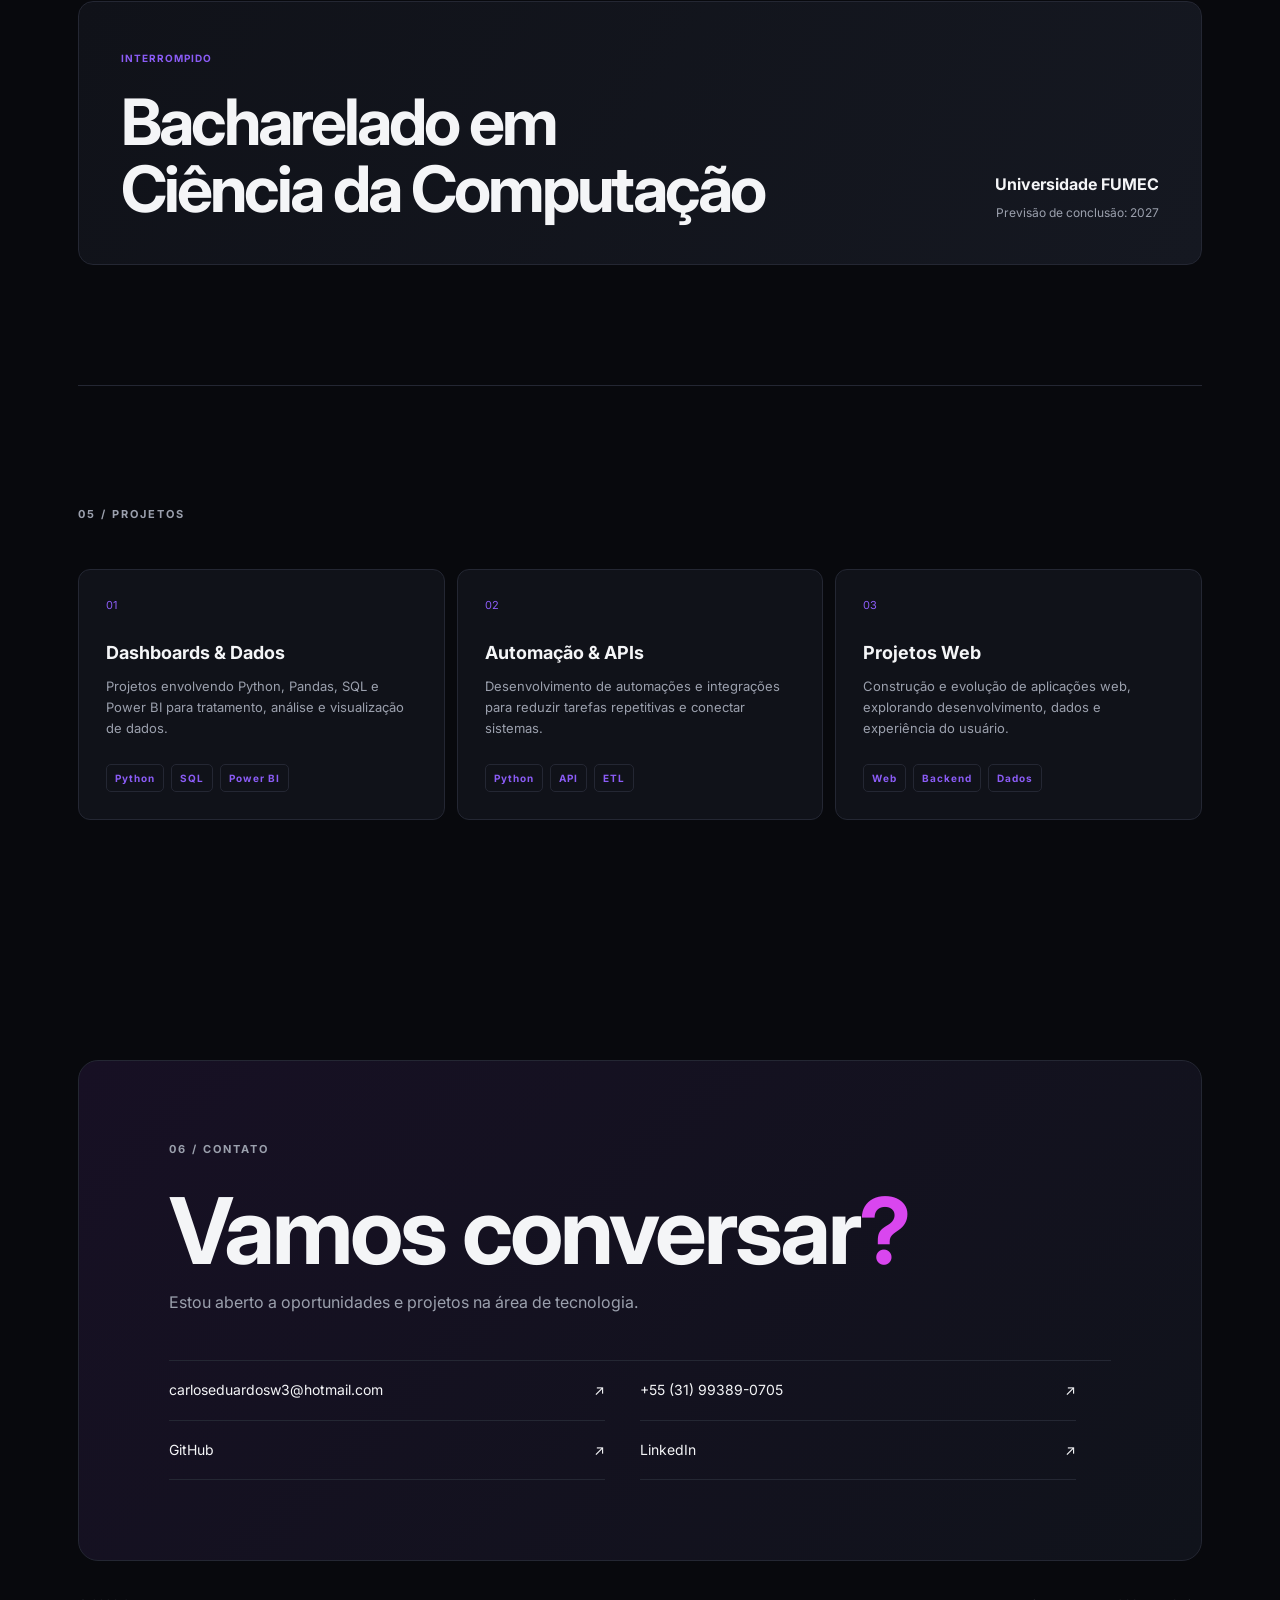
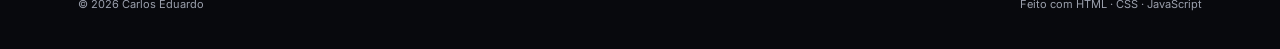
==== commit 95bb7134: "Add files via upload" ====
--- a/index.html
+++ b/index.html
@@ -128,7 +128,7 @@
       <div class="section-label">04 / FORMAÇÃO</div>
       <div class="education-card reveal">
         <div>
-          <span class="tag">EM ANDAMENTO</span>
+          <span class="tag">INTERROMPIDO</span>
           <h2>Bacharelado em<br>Ciência da Computação</h2>
         </div>
         <div class="education-meta">
@@ -160,6 +160,7 @@
           <div class="tags"><span>Web</span><span>Backend</span><span>Dados</span></div>
         </article>
       </div>
+      
     </section>
 
     <section class="contact" id="contato">
